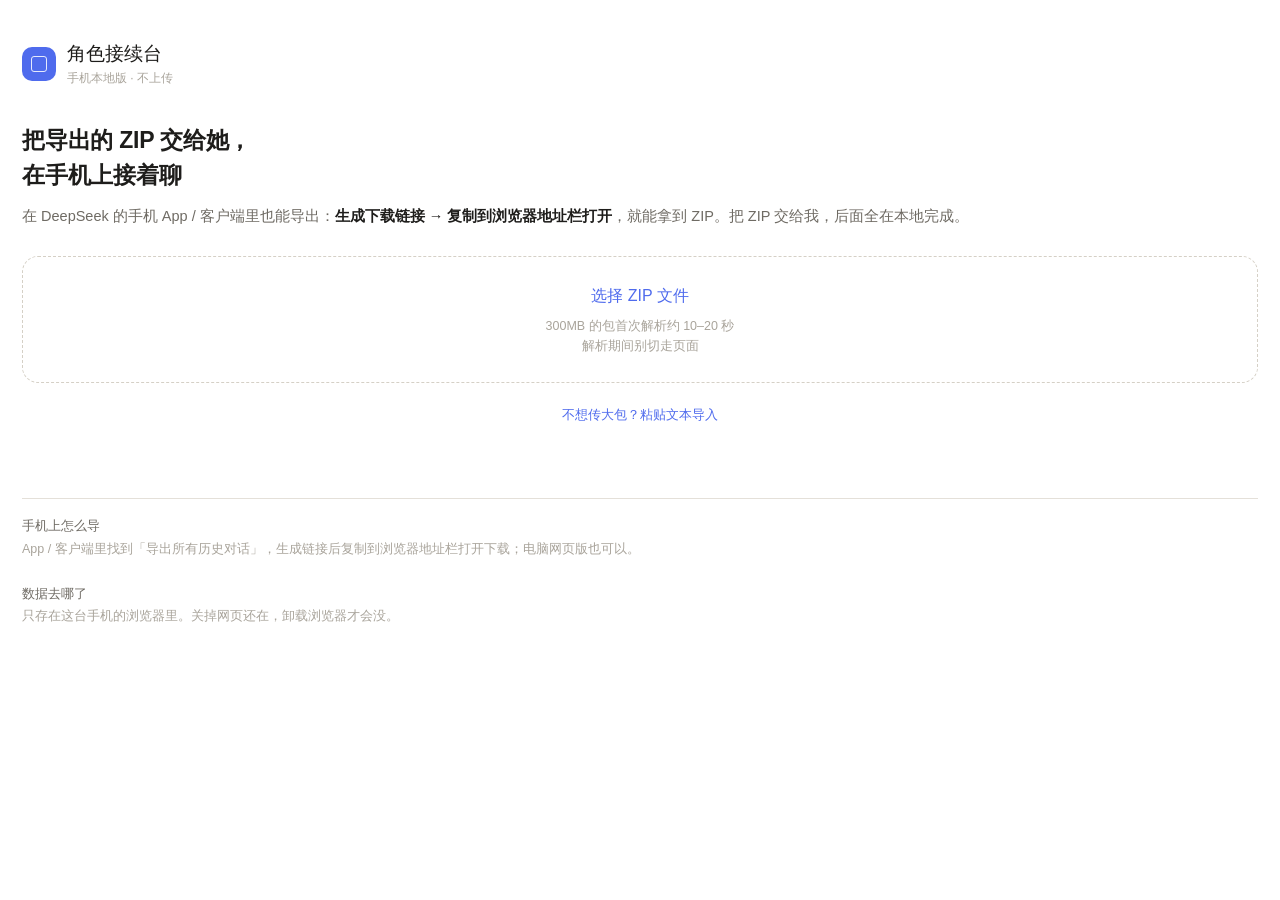
==== mobile/index.html @ 1932b2fc "Initial commit: 角色接续台 desktop + mobile PWA" ====
<!DOCTYPE html>
<html lang="zh-CN">
<head>
<meta charset="utf-8">
<meta name="viewport" content="width=device-width,initial-scale=1,viewport-fit=cover">
<meta name="theme-color" content="#f5f4f1">
<meta name="apple-mobile-web-app-capable" content="yes">
<title>角色接续台</title>
<link rel="manifest" href="manifest.webmanifest">
<link rel="stylesheet" href="vendor/katex/katex.min.css">
<link rel="stylesheet" href="style.css">
</head>
<body>
<div id="app"></div>
<script defer src="vendor/markdown-it/markdown-it.min.js"></script>
<script defer src="vendor/katex/katex.min.js"></script>
<script defer src="vendor/katex/contrib/auto-render.min.js"></script>
<script type="module" src="app.js"></script>
</body>
</html>
---- mobile/style.css ----
:root{
  --bg:#f5f4f1;--card:#fff;--ink:#1e1d1b;--muted:#6f6b64;--faint:#a9a49b;
  --line:#e4e0d9;--line2:#d5d0c6;--accent:#4f6bed;--accent-soft:#eaf0ff;
  --user:#eef1f5;--danger:#a3342f;
}
*{box-sizing:border-box;-webkit-tap-highlight-color:transparent}
html,body{height:100%}
body{
  margin:0;background:var(--bg);color:var(--ink);
  font:15px/1.65 -apple-system,"PingFang SC","Hiragino Sans GB","Microsoft YaHei",sans-serif;
  -webkit-font-smoothing:antialiased;overscroll-behavior:none;
}
button{font:inherit;color:inherit;border:0;background:none}
code{font-family:ui-monospace,Menlo,Consolas,monospace;font-size:.88em;background:#ece9e2;padding:1px 4px;border-radius:4px}

.screen{height:100%;height:100dvh;display:flex;flex-direction:column}

/* ---------- 导入 ---------- */
.intro{flex:1;overflow-y:auto;padding:38px 22px calc(24px + env(safe-area-inset-bottom))}
.brand{display:flex;align-items:center;gap:11px}
.mark{width:34px;height:34px;border-radius:10px;background:var(--accent);position:relative;flex:none}
.mark::after{content:"";position:absolute;inset:9px;border:1.8px solid #fff;border-radius:3px;opacity:.85}
.brand h1{font-size:19px;font-weight:500;margin:0}
.brand p{margin:0;font-size:12px;color:var(--faint)}
.lede{font-size:23px;line-height:1.5;font-weight:600;margin:34px 0 12px;letter-spacing:-.01em}
.desc{color:var(--muted);font-size:14.5px;line-height:1.75;margin:0 0 8px}
.desc b{color:var(--ink)}
.pick{margin-top:26px;background:var(--card);border:1.5px dashed var(--line2);border-radius:16px;padding:26px 20px;text-align:center}
.pick:active{border-color:var(--accent);background:#fbfaf7}
.pick .big{font-size:16px;font-weight:500;color:var(--accent)}
.pick .small{font-size:12.5px;color:var(--faint);margin-top:7px;line-height:1.6}
.prog{margin-top:18px;font-size:13px;color:var(--muted);line-height:1.7;min-height:20px}
.bar{height:4px;background:#e8e4dc;border-radius:99px;overflow:hidden;margin-top:10px;display:none}
.bar.on{display:block}
.bar i{display:block;height:100%;width:0;background:var(--accent);transition:width .2s}
.tips{margin-top:26px;border-top:1px solid var(--line);padding-top:16px;font-size:12.5px;color:var(--faint);line-height:1.8}
.tips b{color:var(--muted);font-weight:500}

/* ---------- 会话列表 ---------- */
.picker{flex:1;display:flex;flex-direction:column;min-height:0}
.phead{padding:16px 18px 10px;border-bottom:1px solid var(--line)}
.phead .t{font-size:16px;font-weight:500}
.phead .s{font-size:12.5px;color:var(--faint);margin-top:2px}
.plist{flex:1;overflow-y:auto;padding:10px 14px calc(16px + env(safe-area-inset-bottom))}
.item{width:100%;text-align:left;background:var(--card);border:1px solid var(--line);border-radius:13px;padding:13px 14px;margin-bottom:9px;display:block}
.item:active{border-color:var(--accent);background:var(--accent-soft)}
.item .r1{display:flex;justify-content:space-between;gap:10px;align-items:baseline}
.item .r1 b{font-weight:500;font-size:14.5px;overflow:hidden;text-overflow:ellipsis;white-space:nowrap}
.item .r1 span{font-size:12px;color:var(--faint);flex:none}
.item .r2{font-size:12.5px;color:var(--muted);margin-top:3px;overflow:hidden;text-overflow:ellipsis;white-space:nowrap}

/* ---------- 聊天 ---------- */
.top{flex:none;display:flex;align-items:center;gap:10px;padding:calc(10px + env(safe-area-inset-top)) 14px 10px;background:rgba(245,244,241,.94);backdrop-filter:blur(8px);border-bottom:1px solid var(--line)}
.top .n{flex:1;min-width:0}
.top .n b{display:block;font-size:15px;font-weight:500;overflow:hidden;text-overflow:ellipsis;white-space:nowrap}
.top .n b::after{content:"⌄";font-size:12px;color:var(--faint);margin-left:5px;vertical-align:1px}
.top .n span{font-size:11.5px;color:var(--faint)}
.icon{width:38px;height:38px;border-radius:11px;display:flex;align-items:center;justify-content:center;color:var(--muted);font-size:17px}
.icon:active{background:#eae6de}

.stream{flex:1;overflow-y:auto;padding:14px 13px 6px;-webkit-overflow-scrolling:touch}
.msg{display:flex;margin-bottom:16px}
.msg.u{justify-content:flex-end}
.body{max-width:86%;min-width:0}
.msg.u .body{background:var(--user);border-radius:14px 14px 4px 14px;padding:9px 12px}
.text{overflow-wrap:anywhere;word-break:break-word}
.text p{margin:0 0 .6em}.text p:last-child{margin:0}
.text strong{font-weight:600}
.text em{font-style:italic}
.text blockquote{margin:.5em 0;padding-left:10px;border-left:2px solid var(--line2);color:var(--muted)}
.text ul,.text ol{margin:.4em 0 .6em;padding-left:1.3em}
.text pre{background:#f0eee8;border:1px solid var(--line);border-radius:9px;padding:9px 11px;overflow:auto;font-size:12.5px;line-height:1.6}
.text pre code{background:none;padding:0}
.imgs{display:grid;grid-template-columns:repeat(auto-fill,minmax(96px,1fr));gap:5px;margin-top:7px}
.imgs img{width:100%;border-radius:9px;display:block;border:1px solid var(--line)}
.meta{font-size:11px;color:var(--faint);margin-top:5px;display:flex;gap:8px;align-items:center}
.msg.u .meta{justify-content:flex-end}
.think{font-size:12px;color:var(--faint);margin-bottom:6px}
.think summary{outline:none}
.think .tb{white-space:pre-wrap;border-left:2px solid var(--line2);padding-left:9px;margin-top:5px;max-height:150px;overflow:auto;line-height:1.6}
.think.live summary{color:var(--accent)}
.caret{display:inline-block;width:6px;height:1em;background:var(--accent);vertical-align:-2px;margin-left:2px;animation:bl 1s steps(2,start) infinite}
@keyframes bl{50%{opacity:0}}

.composer{flex:none;padding:8px 12px calc(10px + env(safe-area-inset-bottom));background:var(--bg)}
.cinner{display:flex;align-items:flex-end;gap:6px;background:var(--card);border:1px solid var(--line2);border-radius:15px;padding:5px}
.cinner:focus-within{border-color:#bdb7ab}
textarea{flex:1;border:0;background:none;resize:none;outline:none;font:inherit;line-height:1.6;padding:8px 6px;max-height:132px;min-height:36px}
.send{border-radius:11px;background:var(--accent);color:#fff;padding:8px 15px;font-size:14px;height:36px;flex:none}
.send:active{background:#275a4c}
.send.stop{background:#8c8880}
.cmeta{font-size:11px;color:var(--faint);min-height:14px;margin:5px 4px 0}

/* ---------- 设置 ---------- */
.sheet{position:fixed;inset:0;background:var(--bg);z-index:60;display:flex;flex-direction:column;transform:translateY(100%);transition:transform .22s ease}
.sheet.on{transform:none}
.shead{flex:none;display:flex;align-items:center;justify-content:space-between;padding:calc(12px + env(safe-area-inset-top)) 16px 12px;border-bottom:1px solid var(--line);font-weight:500}
.sbody{flex:1;overflow-y:auto;padding:16px 16px calc(24px + env(safe-area-inset-bottom))}
.field{margin-bottom:16px}
.field label{display:block;font-size:12.5px;color:var(--muted);margin-bottom:6px}
.field input,.field textarea,.field select{width:100%;border:1px solid var(--line2);border-radius:11px;padding:11px 12px;font:inherit;background:var(--card);outline:none;color:var(--ink)}
.field textarea{resize:vertical;line-height:1.7;min-height:110px}
.field input:focus,.field textarea:focus{border-color:var(--accent)}
.hint{font-size:11.5px;color:var(--faint);line-height:1.6;margin-top:6px}
.btn{display:block;width:100%;text-align:center;padding:13px;border-radius:12px;background:var(--accent);color:#fff;font-size:15px}
.btn.ghost{background:var(--card);border:1px solid var(--line2);color:var(--ink)}
.btn.danger{background:var(--card);border:1px solid #e6cfcc;color:var(--danger)}
.divider{height:1px;background:var(--line);margin:22px 0}
.notice{border-radius:10px;padding:10px 12px;font-size:12.5px;line-height:1.6;margin-bottom:14px}
.notice.warn{background:#fdf6e8;border:1px solid #f0e2c4;color:#7a6428}
.notice.bad{background:#fdf0ef;border:1px solid #eccfcc;color:#8c3a34}
.mask{position:fixed;inset:0;background:rgba(20,20,18,.35);z-index:70;display:flex;align-items:center;justify-content:center;padding:24px}
.mask[hidden]{display:none}
.alert{background:var(--card);border-radius:14px;padding:20px;font-size:14px;line-height:1.7;max-width:340px}
.alert .a{display:flex;justify-content:flex-end;margin-top:16px}
.alert .a button{padding:9px 20px;border-radius:10px;background:var(--accent);color:#fff;font-size:14px}

/* ---------- 口令门 ---------- */
.gate{height:100%;height:100dvh;display:flex;align-items:center;justify-content:center;padding:28px}
.gate-box{width:100%;max-width:330px;text-align:center}
.gate .mark{width:46px;height:46px;border-radius:14px;background:var(--accent);position:relative;margin:0 auto 22px}
.gate .mark::after{content:"";position:absolute;inset:12px;border:2px solid #fff;border-radius:4px;opacity:.85}
.gate-t{font-size:20px;font-weight:600;letter-spacing:-.01em}
.gate-s{font-size:13px;color:var(--muted);margin-top:8px;line-height:1.6}
#gateInput{width:100%;margin-top:26px;border:1.5px solid var(--line2);border-radius:12px;
  padding:14px 16px;font:inherit;font-size:17px;letter-spacing:.18em;text-align:center;
  background:var(--card);outline:none;text-transform:uppercase}
#gateInput:focus{border-color:var(--accent)}
#gateGo{width:100%;margin-top:10px;padding:14px;border-radius:12px;background:var(--accent);color:#fff;font-size:16px}
#gateGo:disabled{opacity:.5}
.gate-err{min-height:20px;font-size:13px;color:var(--danger);margin-top:10px}
.gate-note{font-size:11.5px;color:var(--faint);margin-top:26px;line-height:1.7}

/* ---------- 模型选择 ---------- */
.mrow{display:flex;gap:8px;align-items:stretch}
.mrow select{flex:1;min-width:0}
.mrow .mini{flex:none;padding:0 14px;border:1px solid var(--line2);border-radius:11px;background:var(--card);font-size:13px;color:var(--muted)}
.mrow .mini:disabled{opacity:.5}
#fModelCustom{margin-top:8px}

/* ---------- 发图 / 载入更早 / 重新生成 ---------- */
.imgbtn{width:32px;height:32px;flex:none;border-radius:9px;color:var(--muted);font-size:20px;
  display:flex;align-items:center;justify-content:center;margin-bottom:2px}
.imgbtn:active{background:#efece6}
.pending{display:flex;gap:6px;padding:0 2px 6px;flex-wrap:wrap}
.pending:empty{display:none}
.pthumb{position:relative;width:46px;height:46px;border-radius:9px;overflow:hidden;border:1px solid var(--line2)}
.pthumb img{width:100%;height:100%;object-fit:cover;display:block}
.pthumb button{position:absolute;top:1px;right:1px;width:16px;height:16px;border-radius:50%;
  background:rgba(0,0,0,.55);color:#fff;font-size:11px;line-height:1;padding:0}
.more{text-align:center;margin:2px 0 14px}
.more button{font-size:12px;color:var(--muted);border:1px solid var(--line2);background:var(--card);
  border-radius:99px;padding:6px 14px}
.regen{margin-left:auto;font-size:11px;color:var(--faint);padding:2px 6px;border-radius:6px}
.regen:active{background:var(--accent-soft);color:var(--accent)}

.paste{margin-top:12px;text-align:center;font-size:13px;color:var(--accent);
  padding:9px;border-radius:10px}
.paste:active{background:var(--accent-soft)}

/* ---------- 对话列表 ---------- */
.top .n{flex:1;min-width:0;text-align:left;background:none;padding:0}
.sact{display:flex;align-items:center;gap:4px}
.mini{padding:8px 12px;border:1px solid var(--line2);border-radius:9px;background:var(--card);font-size:13px;color:var(--accent)}
.crow{position:relative;background:var(--card);border:1px solid var(--line);border-radius:13px;
  padding:12px 44px 12px 14px;margin-bottom:9px}
.crow.on{border-color:var(--accent);background:var(--accent-soft)}
.crow:active{background:#f6f4ef}
.cr1{display:flex;justify-content:space-between;gap:10px;align-items:baseline}
.cr1 b{flex:1;min-width:0;font-weight:500;font-size:14.5px;overflow:hidden;text-overflow:ellipsis;white-space:nowrap}
.cr1 span{font-size:12px;color:var(--faint);flex:none}
.cr2{font-size:12.5px;color:var(--faint);margin-top:3px;overflow:hidden;text-overflow:ellipsis;white-space:nowrap}
.cedit{position:absolute;right:6px;top:50%;transform:translateY(-50%);width:32px;height:32px;
  border-radius:9px;color:var(--faint);font-size:16px}
.cedit:active{background:#eae6de}

/* ---------- 输入区胶囊 ---------- */
.cinner{flex-direction:column;align-items:stretch;gap:0}
.pills{display:flex;gap:6px;padding:4px 4px 0}
.pill{display:inline-flex;align-items:center;gap:5px;font-size:12.5px;color:var(--muted);
  border:1px solid var(--line2);background:#fbfaf7;border-radius:99px;padding:5px 11px}
.pill .pic{font-size:12px;line-height:1;opacity:.75}
.pill.on{color:var(--accent);border-color:#c6ddd3;background:var(--accent-soft)}
.pill.on .pic{opacity:1}
.irow{display:flex;align-items:flex-end;gap:6px;padding-top:2px}

.backline{font-size:13px;color:var(--accent);margin-top:10px}
#pBack{color:var(--accent);text-decoration:underline;text-underline-offset:2px}

/* ================= 视觉重做：接近 DS 客户端 ================= */
.top{background:#fff;border-bottom:1px solid #efede8;padding:calc(10px + env(safe-area-inset-top)) 14px 10px}
.top .n b{font-size:16px;font-weight:600;color:#151513}
.top .n b::after{font-size:12px;color:#b0aca4}
.top .n span{font-size:11px;color:#aaa59d}
.icon{color:#77736c}

.stream{padding:18px 16px 8px}
.msg{margin-bottom:22px;gap:0}
.msg.u .body{background:#f1f3f5;border-radius:15px 15px 5px 15px;padding:10px 13px}
.text{font-size:var(--chat-font,15px);line-height:1.78;letter-spacing:.005em}
.text p{margin-bottom:.72em}
.meta{font-size:10.5px;color:#b3afa7;margin-top:6px}

.composer{background:#fbfaf8;border-top:1px solid #f0eee9;padding:8px 12px calc(10px + env(safe-area-inset-bottom))}
.cinner{border:1px solid #e6e3dc;border-radius:18px;background:#fff;
  box-shadow:0 4px 18px rgba(30,29,27,.05);padding:8px 8px 8px;gap:0}
.pills{gap:7px;padding:0 2px 8px}
.pill{font-size:12px;padding:6px 12px;background:#f5f7f9;border-color:#e8edf1;color:#7d8894}
.pill.on{background:#eaf3ee;border-color:#cfe3d7;color:#2e6b5a}
.irow{align-items:center;gap:4px;padding:0}
.imgbtn{width:34px;height:34px;border-radius:50%;color:#8b8881}
.imgbtn svg{width:19px;height:19px}
#input{font-size:15px;padding:7px 6px;min-height:34px;color:#1a1a18}
#input::placeholder{color:#b7b3ab}
.send{width:34px;height:34px;padding:0;border-radius:50%;display:flex;align-items:center;justify-content:center;
  background:var(--accent);color:#fff;flex:none}
.send.stop{background:#9a968e;width:32px;height:32px}
.cmeta{margin:6px 4px 0;font-size:11px;color:#aaa59d}

.empty-chat{height:100%;display:flex;flex-direction:column;align-items:center;justify-content:center;padding-bottom:70px}
.eo-ring{width:66px;height:66px;border-radius:20px;background:#eef3ef;border:1px solid #dce9e1;
  display:flex;align-items:center;justify-content:center;margin-bottom:16px}
.eo-ring span{width:26px;height:26px;border-radius:8px;border:2px solid #8fbba9;display:block}
.eo-t{font-size:16px;font-weight:500;color:#4c5952}
.eo-s{font-size:12.5px;color:#a9a49b;margin-top:6px}

.crow .cr1 b{font-size:15px}
.crow .cr2{font-size:12px;color:#a9a49b}
.send[hidden]{display:none}

.mact{display:flex;gap:8px;margin-top:8px;flex-wrap:wrap}
.mact button{font-size:10.5px;color:#a7a39b;border:0;background:none;padding:2px 5px;border-radius:5px}
.mact button:active{background:#eae6de;color:#5f5b54}
.msg.u .mact{justify-content:flex-end}
.cites{display:flex;gap:6px;flex-wrap:wrap;align-items:center;margin-top:9px}
.cites span{font-size:10.5px;color:#a7a39b}
.cites a{font-size:11px;color:var(--accent);background:var(--accent-soft);border-radius:6px;
  padding:3px 8px;text-decoration:none;max-width:180px;overflow:hidden;text-overflow:ellipsis;white-space:nowrap}

/* ================= KaTeX 兼容 DS 排版 ================= */
.text .katex{font-size:1.03em}
.text .katex-display{display:block;margin:.9em 0;overflow-x:auto;overflow-y:hidden;padding:2px 0 4px}
.text .katex-display>.katex{display:block;text-align:center;white-space:nowrap}
.text .katex-display>.katex>.katex-html{display:inline-block;max-width:none}
.text .katex .mfrac>.frac-line{border-bottom-color:currentColor}

/* ================= DS 风格工具条与抽屉 ================= */
.toolset{display:flex;align-items:center;gap:3px;flex:none}
.brandmini{display:none;align-items:center;justify-content:center;width:32px;height:32px}
.brandmini .mark{width:25px;height:25px;border-radius:8px;background:var(--accent);position:relative;flex:none}
.brandmini .mark::after{content:"";position:absolute;inset:6px;border:1.6px solid #fff;border-radius:3px}
.wide-only{display:none}
.drawer-scrim{display:none}
.drawer-brand{display:flex;align-items:center;gap:10px;padding:16px 18px 12px;font-size:15px;font-weight:600;color:#1b1f2a}
.drawer-brand .logo{width:26px;height:26px;border-radius:8px;background:var(--accent);position:relative}
.drawer-brand .logo::after{content:"";position:absolute;inset:6px;border:1.6px solid #fff;border-radius:3px}
.drawer-search{display:flex;align-items:center;gap:8px;margin:0 14px 12px;padding:8px 11px;border:1px solid var(--line);border-radius:10px;background:#fff;color:var(--faint)}
.drawer-search input{border:0;outline:none;background:none;font:inherit;font-size:13px;width:100%;color:var(--ink)}
.drawer-group{font-size:11.5px;color:var(--faint);padding:10px 4px 6px}

@media (min-width:900px){
  body{background:#fff}
  .screen{height:100dvh}
  .top{position:sticky;top:0;z-index:70;background:rgba(255,255,255,.92);backdrop-filter:blur(10px);
    border-bottom:0;padding:10px 26px;height:58px;display:flex;align-items:center;gap:8px}
  .brandmini{display:flex}
  .wide-only{display:flex}
  .top .n{flex:none;margin-left:8px}
  .top .n span{display:none}
  .top #btnSet{margin-left:auto}
  .stream{max-width:820px;width:100%;margin:0 auto;padding:28px 12px 12px;transition:transform .22s ease}
  .composer{max-width:820px;width:100%;margin:0 auto;padding:0 12px 18px;background:transparent;border-top:0;transition:transform .22s ease}
  body.drawer-open .stream,
  body.drawer-open .composer{transform:translateX(150px)}
  .cinner{box-shadow:0 12px 32px rgba(30,41,80,.08);border-color:#dfe5f3;padding:10px 12px}
  .cinner{flex-direction:column-reverse;gap:0}
  .pills{padding:8px 2px 0;gap:8px}
  .pill{background:#f3f5ff;border-color:#e4e9ff;color:#6b74a8}
  .pill.on{background:var(--accent-soft);border-color:#cdd8ff;color:var(--accent)}
  .cmeta{text-align:center}
  .drawer-scrim{display:block;position:fixed;inset:0;z-index:55;background:transparent;
    opacity:1;pointer-events:none}
  .drawer-scrim.on{pointer-events:none}
  .sheet.chat-drawer{inset:58px auto 0 0;width:240px;height:calc(100dvh - 58px);background:#fbfcff;
    transform:translateX(-100%);box-shadow:8px 0 30px rgba(15,23,42,.12);z-index:60}
  .sheet.chat-drawer.on{transform:none}
  .sheet.chat-drawer .drawer-brand{display:none}
  .sheet.chat-drawer .sbody{padding:0 14px calc(20px + env(safe-area-inset-bottom))}
  .text{font-size:15.5px;line-height:1.85}
  .msg{margin-bottom:26px}
}

/* ================= 右侧时间线 ================= */
.timeline-scrim{display:none}
.tl-tabs{display:flex;gap:6px;padding:0 14px 10px}
.tl-tabs button{font-size:12.5px;padding:6px 12px;border-radius:99px;border:1px solid var(--line);background:#fff;color:var(--muted)}
.tl-tabs button.on{background:var(--accent-soft);border-color:#cdd8ff;color:var(--accent)}
.tl-day{font-size:11.5px;color:var(--faint);padding:10px 4px 6px}
.tl-item{display:block;width:100%;text-align:left;background:#fff;border:1px solid var(--line);border-radius:12px;padding:10px 12px;margin-bottom:7px}
.tl-item:active{border-color:var(--accent);background:#f8faff}
.tl-top{display:flex;justify-content:space-between;gap:8px;align-items:baseline}
.tl-top b{font-size:12.5px;font-weight:500;color:var(--ink)}
.tl-top time{font-size:10.5px;color:var(--faint);white-space:nowrap}
.tl-text{font-size:12px;color:var(--muted);margin-top:4px;overflow:hidden;text-overflow:ellipsis;white-space:nowrap}
.tl-img{display:flex;align-items:center;gap:10px;width:100%;text-align:left;background:#fff;border:1px solid var(--line);border-radius:12px;padding:8px;margin-bottom:7px}
.tl-img img{width:46px;height:46px;object-fit:cover;border-radius:8px;background:#f0eee8;border:1px solid var(--line)}
.tl-img b{display:block;font-size:12px;font-weight:500}
.tl-img time{display:block;font-size:10.5px;color:var(--faint);margin-top:3px}
.msg.flash>.body{animation:flash 1.4s ease}
@keyframes flash{0%,100%{background:transparent}25%,75%{background:#eef3ff}}

@media (min-width:900px){
  .timeline-scrim{display:block;position:fixed;inset:0;z-index:55;background:transparent;pointer-events:none}
  .sheet.timeline-drawer{inset:58px 0 0 auto;width:300px;height:calc(100dvh - 58px);background:#fbfcff;
    transform:translateX(100%);box-shadow:-8px 0 30px rgba(15,23,42,.10);z-index:60;pointer-events:auto}
  .sheet.timeline-drawer.on{transform:none}
  .sheet.timeline-drawer .sbody{padding:0 14px calc(20px + env(safe-area-inset-bottom))}
}


/* ================= 边缘刻度时间线（宽屏） ================= */
.narrow-only{display:flex}
.timeline-rail{display:none;position:fixed;right:0;top:58px;bottom:92px;width:26px;z-index:50}
.timeline-rail-track{position:absolute;right:9px;top:14px;bottom:14px;width:1px;background:#e4e7ee;cursor:crosshair}
.timeline-tick{position:absolute;right:-4px;width:9px;height:2px;border:0;padding:0;border-radius:2px;
  background:#cbd1dc;cursor:pointer;transition:width .12s ease,background .12s ease}
.timeline-tick:hover{background:#8fa1c9;width:12px;right:-5px}
.timeline-tick.active{background:#5b8cff;width:13px;right:-6px}
.timeline-pop{position:fixed;right:30px;width:230px;background:#fff;border:1px solid #e8eaf0;
  border-radius:12px;box-shadow:0 12px 30px rgba(15,23,42,.12);padding:6px;
  opacity:0;transform:translateX(8px);pointer-events:none;transition:opacity .15s ease,transform .15s ease}
.timeline-rail.expanded .timeline-pop{opacity:1;transform:none;pointer-events:auto}
.timeline-items{max-height:300px;overflow:auto}
.timeline-row{display:flex;align-items:center;justify-content:space-between;gap:8px;width:100%;
  text-align:left;border:0;background:none;border-radius:8px;padding:5px 6px;color:#7c8290}
.timeline-row:hover{background:#f5f7fb;color:#3f4655}
.timeline-row span{overflow:hidden;text-overflow:ellipsis;white-space:nowrap;font-size:11.5px}
.timeline-row i{width:10px;height:1px;background:#c8ced9;flex:none}
@media (min-width:900px){
  .timeline-rail{display:block}
  .narrow-only{display:none}
}

/* 隐藏原生滚动条，只保留自绘时间线 */
html,body,.screen,.stream{scrollbar-width:none;-ms-overflow-style:none}
html::-webkit-scrollbar,body::-webkit-scrollbar,.screen::-webkit-scrollbar,.stream::-webkit-scrollbar{width:0;height:0;display:none}


/* ================= DS 风格正文排版 ================= */
.text{font-size:max(var(--chat-font,15px),16.5px);line-height:1.78;letter-spacing:.005em;color:var(--ink)}
.text p{margin:0 0 .72em}
.text p:last-child{margin-bottom:0}
.text strong{font-weight:650;color:#141414}
.text h1,.text h2,.text h3,.text h4,.text h5,.text h6{
  color:#141414;font-weight:650;line-height:1.4;letter-spacing:-.01em}
.text h1{font-size:1.5em;margin:1.25em 0 .55em}
.text h2{font-size:1.32em;margin:1.2em 0 .5em}
.text h3{font-size:1.18em;margin:1.15em 0 .48em}
.text h4{font-size:1.06em;margin:1.05em 0 .42em}
.text h5,.text h6{font-size:1em;margin:.9em 0 .38em}
.text hr{border:0;border-top:1px solid #e5e7eb;margin:1.35em 0}
.text ul,.text ol{margin:.48em 0 .72em;padding-left:1.65em}
.text li{margin:.26em 0;padding-left:.12em}
.text li::marker{color:#6b7280}
.text ul{list-style:disc}
.text ul ul{list-style:circle}
.text ul ul ul{list-style:square}
.text ol{list-style:decimal}
.text ol ol{list-style:lower-alpha}
.text ol ol ol{list-style:lower-roman}
.text li>ul,.text li>ol{margin:.24em 0 .3em}
.text blockquote{margin:.6em 0;padding:2px 0 2px 12px;border-left:2px solid #d8dde6;color:#4b5563}
.text a{color:var(--accent);text-decoration:underline;text-underline-offset:2px}
.text code{background:#f1f2f4;border-radius:4px;padding:1px 4px;font-size:.9em}
.text pre{background:#f5f6f8;border:1px solid #e5e7eb;border-radius:10px;padding:10px 12px;overflow:auto;line-height:1.6}
.text table{border-collapse:collapse;width:100%;margin:.8em 0;font-size:.95em}
.text th,.text td{border:1px solid #e5e7eb;padding:6px 9px;text-align:left}
.text th{background:#f7f8fa;font-weight:600}
.text img{max-width:100%;border-radius:8px}
.text .katex{font-size:1em}
.text .katex-display{margin:.8em 0}


/* 有序列表下的二级无序列表：DS 用空心圆 */
.text ol ul{list-style-type:circle}
.text ol ul ul{list-style-type:square}
.text ol>li>ul>li::marker{color:#6b7280}
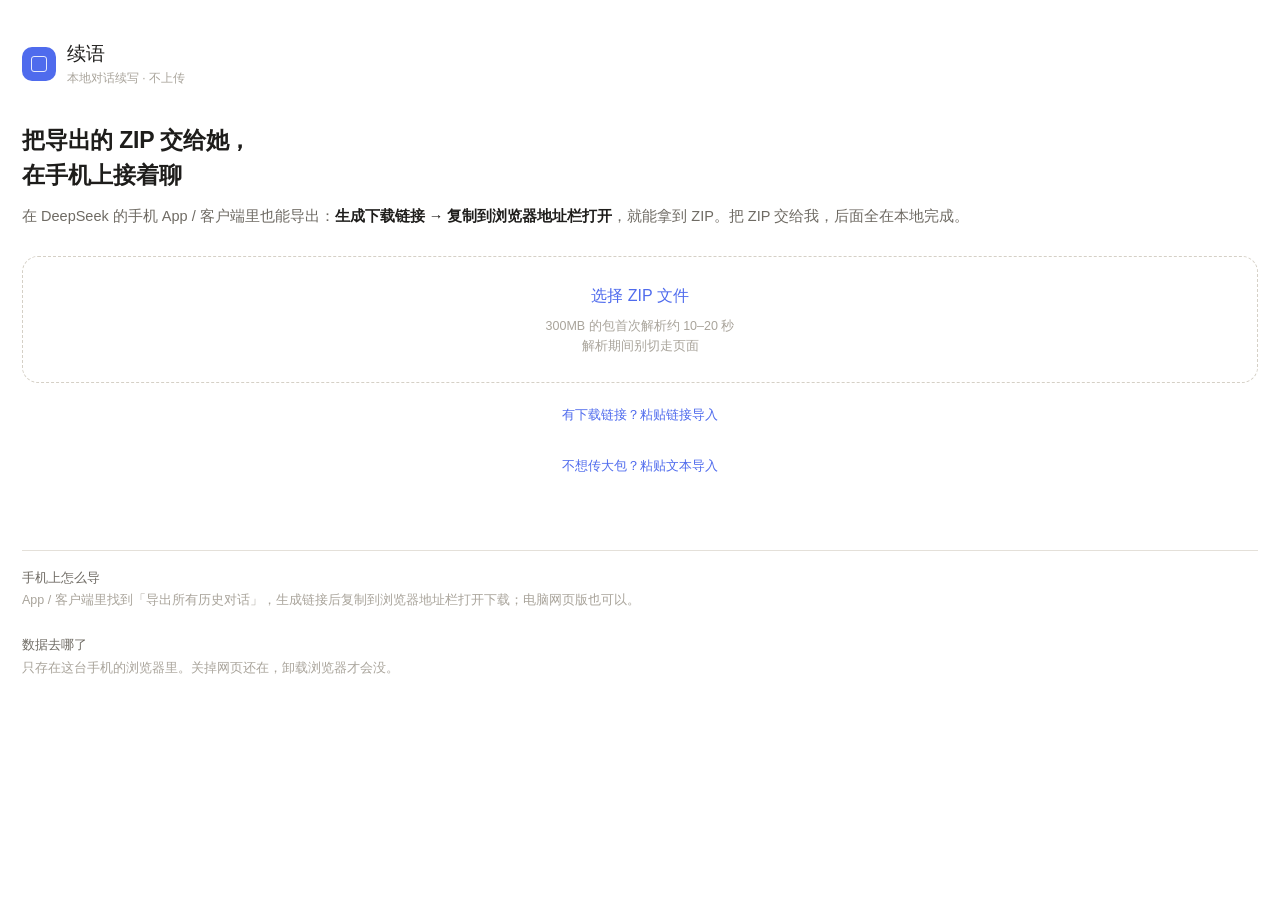
==== commit 04ad05f4: "rebrand: 续语" ====
--- a/mobile/index.html
+++ b/mobile/index.html
@@ -5,7 +5,7 @@
 <meta name="viewport" content="width=device-width,initial-scale=1,viewport-fit=cover">
 <meta name="theme-color" content="#f5f4f1">
 <meta name="apple-mobile-web-app-capable" content="yes">
-<title>角色接续台</title>
+<title>续语 · 本地对话续写</title>
 <link rel="manifest" href="manifest.webmanifest">
 <link rel="stylesheet" href="vendor/katex/katex.min.css">
 <link rel="stylesheet" href="style.css">
--- a/mobile/style.css
+++ b/mobile/style.css
@@ -385,3 +385,12 @@
 .text ol ul{list-style-type:circle}
 .text ol ul ul{list-style-type:square}
 .text ol>li>ul>li::marker{color:#6b7280}
+
+/* ---------- 链接导入 ---------- */
+.dl-status{font-size:12.5px;color:var(--muted);line-height:1.55;margin-top:10px;min-height:1.5em}
+.dl-status.err{color:#b45353}
+.dl-bar{height:3px;background:#e8eaf0;border-radius:99px;overflow:hidden;margin-top:9px;display:none}
+.dl-bar.on{display:block}
+.dl-bar i{display:block;height:100%;width:0;background:var(--accent);transition:width .2s ease}
+.dl-help{font-size:12px;color:var(--muted);line-height:1.6;margin-top:10px}
+.dl-help .btn{display:inline-flex;justify-content:center}
